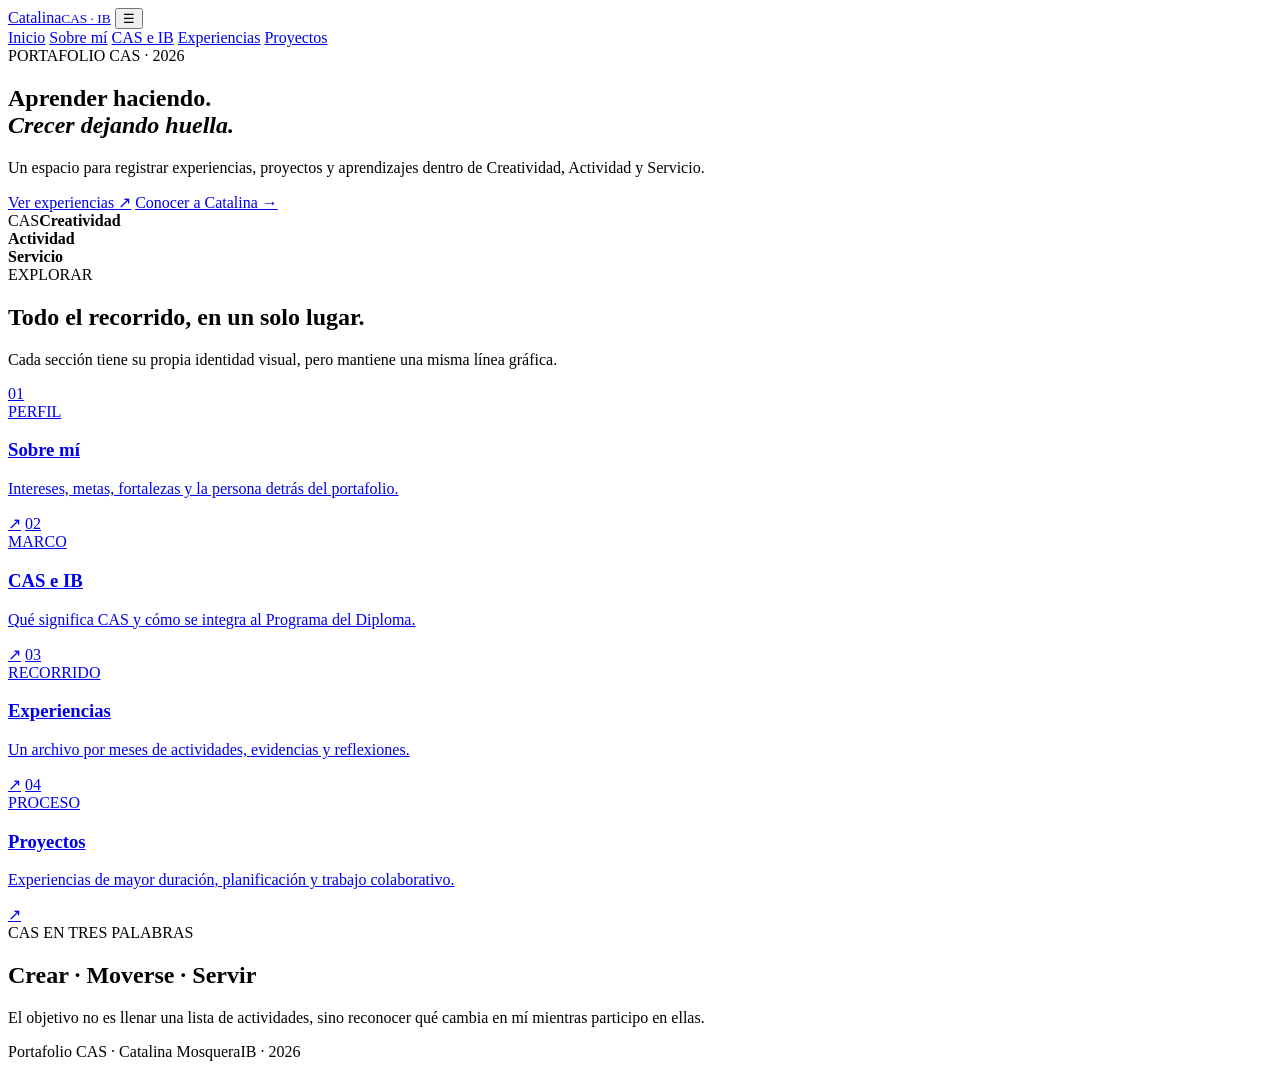
==== index.html @ e67bac14 "Create Catalina CAS homepage" ====
<!DOCTYPE html>
<html lang="es">
<head>
  <meta charset="UTF-8">
  <meta name="viewport" content="width=device-width, initial-scale=1.0">
  <meta name="description" content="Portafolio CAS de Catalina Mosquera">
  <title>Catalina · Portafolio CAS</title>
  <link rel="preconnect" href="https://fonts.googleapis.com">
  <link rel="preconnect" href="https://fonts.gstatic.com" crossorigin>
  <link href="https://fonts.googleapis.com/css2?family=DM+Sans:wght@400;500;600;700&family=DM+Serif+Display:ital@0;1&display=swap" rel="stylesheet">
  <link rel="stylesheet" href="styles.css">
</head>
<body data-page="inicio">
  <div class="ambient ambient-a"></div><div class="ambient ambient-b"></div>
  <header class="site-header">
    <a class="brand" href="index.html"><span class="brand-dot"></span><span>Catalina</span><small>CAS · IB</small></a>
    <button class="menu-button" aria-label="Abrir navegación" aria-expanded="false">☰</button>
    <nav class="top-nav" aria-label="Navegación principal">
      <a href="index.html" data-nav="inicio">Inicio</a>
      <a href="perfil.html" data-nav="perfil">Sobre mí</a>
      <a href="cas-ib.html" data-nav="cas">CAS e IB</a>
      <a href="experiencias.html" data-nav="experiencias">Experiencias</a>
      <a href="proyectos.html" data-nav="proyectos">Proyectos</a>
    </nav>
  </header>

  <main>
    <section class="hero home-hero shell">
      <div class="hero-copy">
        <span class="eyebrow">PORTAFOLIO CAS · 2026</span>
        <h1>Aprender haciendo.<br><em>Crecer dejando huella.</em></h1>
        <p>Un espacio para registrar experiencias, proyectos y aprendizajes dentro de Creatividad, Actividad y Servicio.</p>
        <div class="hero-actions">
          <a class="button button-primary" href="experiencias.html">Ver experiencias <span>↗</span></a>
          <a class="text-link" href="perfil.html">Conocer a Catalina →</a>
        </div>
      </div>
      <div class="hero-art" aria-hidden="true">
        <div class="orb orb-one"></div><div class="orb orb-two"></div><div class="orb orb-three"></div>
        <div class="hero-card glass-card"><span>CAS</span><strong>Creatividad<br>Actividad<br>Servicio</strong></div>
      </div>
    </section>

    <section class="shell section-block">
      <div class="section-heading"><div><span class="eyebrow">EXPLORAR</span><h2>Todo el recorrido, en un solo lugar.</h2></div><p>Cada sección tiene su propia identidad visual, pero mantiene una misma línea gráfica.</p></div>
      <div class="bento-grid">
        <a class="bento-card bento-profile" href="perfil.html"><span class="card-index">01</span><div><span class="mini-label">PERFIL</span><h3>Sobre mí</h3><p>Intereses, metas, fortalezas y la persona detrás del portafolio.</p></div><span class="arrow">↗</span></a>
        <a class="bento-card bento-cas" href="cas-ib.html"><span class="card-index">02</span><div><span class="mini-label">MARCO</span><h3>CAS e IB</h3><p>Qué significa CAS y cómo se integra al Programa del Diploma.</p></div><span class="arrow">↗</span></a>
        <a class="bento-card bento-experiences" href="experiencias.html"><span class="card-index">03</span><div><span class="mini-label">RECORRIDO</span><h3>Experiencias</h3><p>Un archivo por meses de actividades, evidencias y reflexiones.</p></div><span class="arrow">↗</span></a>
        <a class="bento-card bento-projects" href="proyectos.html"><span class="card-index">04</span><div><span class="mini-label">PROCESO</span><h3>Proyectos</h3><p>Experiencias de mayor duración, planificación y trabajo colaborativo.</p></div><span class="arrow">↗</span></a>
      </div>
    </section>

    <section class="shell section-block highlight-band">
      <div><span class="eyebrow">CAS EN TRES PALABRAS</span><h2>Crear · Moverse · Servir</h2></div>
      <p>El objetivo no es llenar una lista de actividades, sino reconocer qué cambia en mí mientras participo en ellas.</p>
    </section>
  </main>

  <footer class="site-footer shell"><span>Portafolio CAS · Catalina Mosquera</span><span>IB · 2026</span></footer>
  <script src="script.js"></script>
</body>
</html>
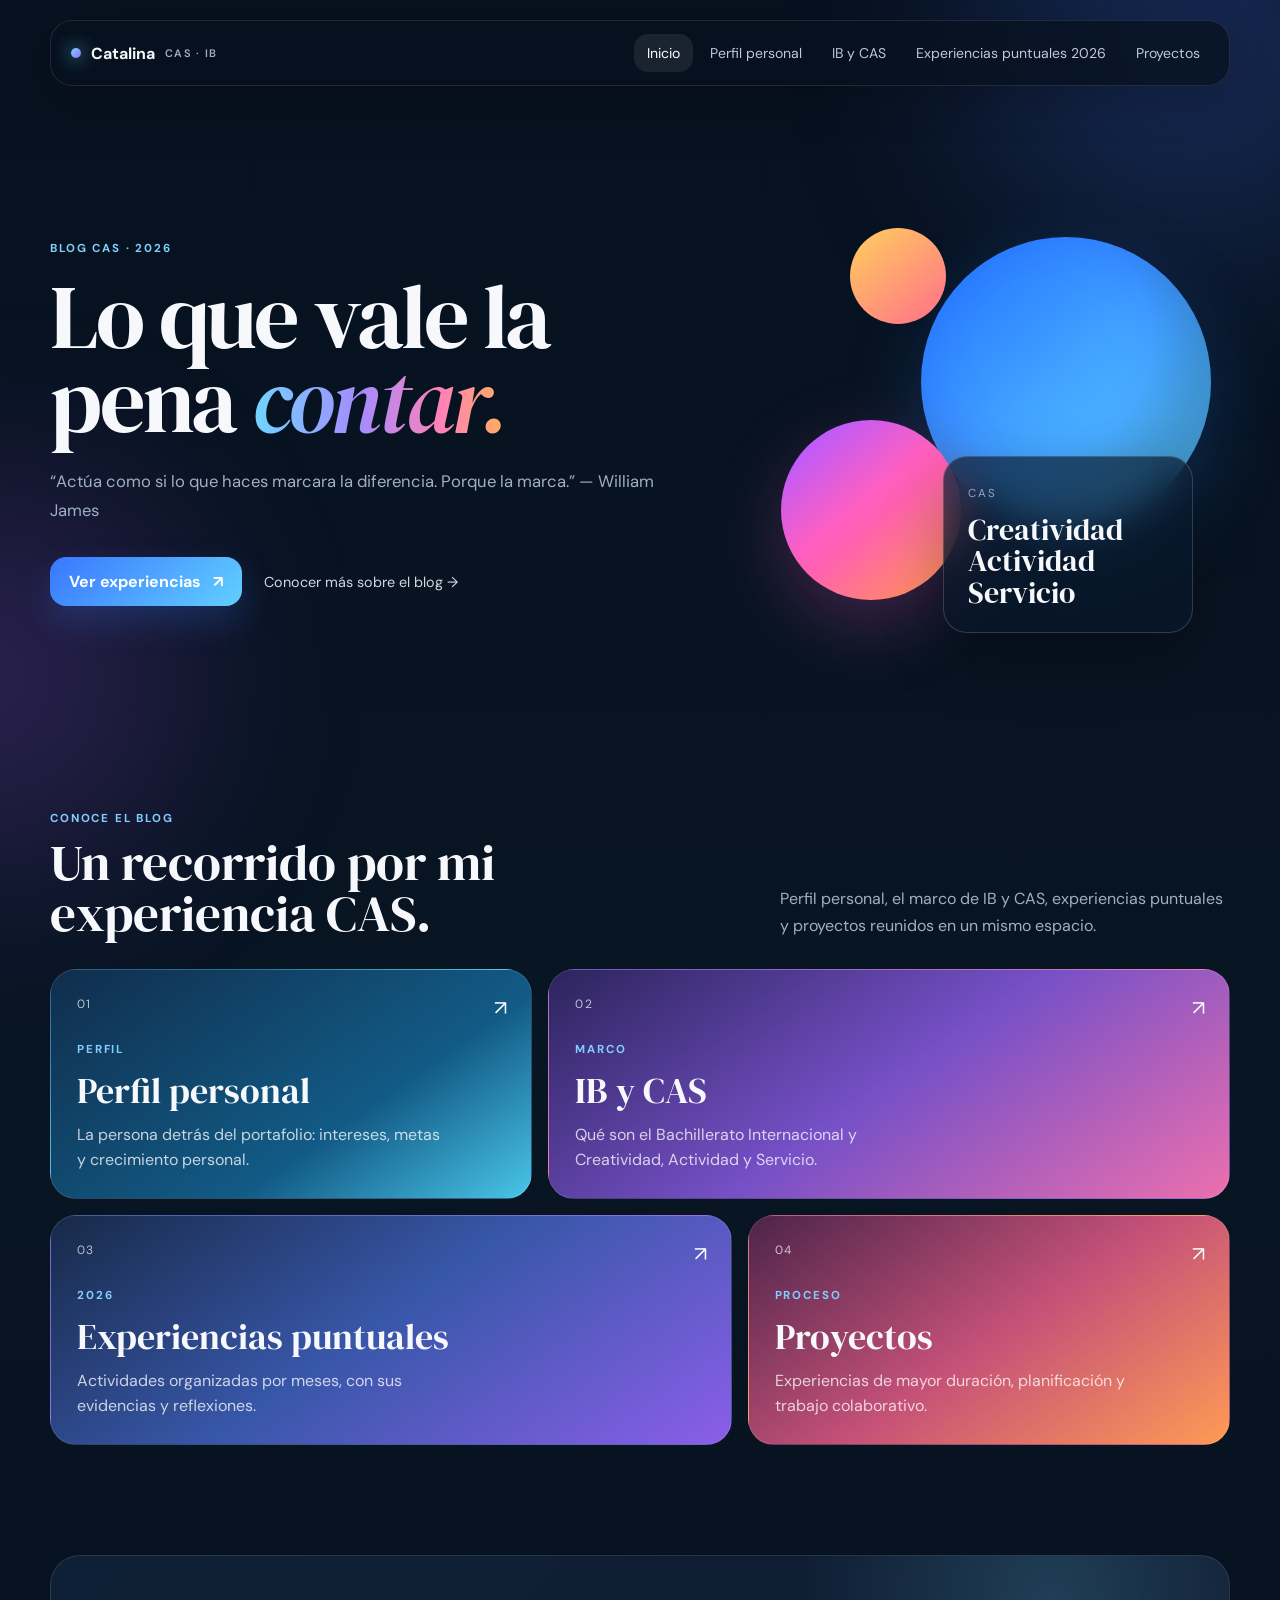
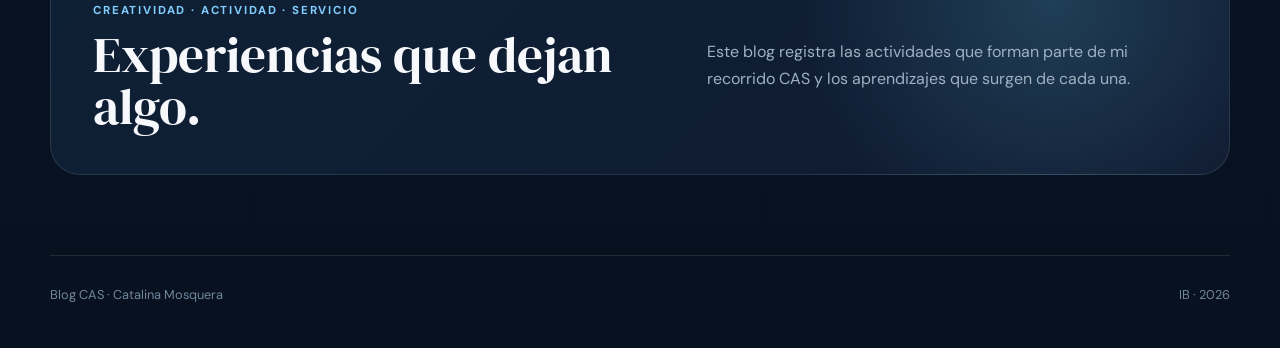
==== commit da5f6507: "Use Catalina original homepage content" ====
--- a/index.html
+++ b/index.html
@@ -17,9 +17,9 @@
     <button class="menu-button" aria-label="Abrir navegación" aria-expanded="false">☰</button>
     <nav class="top-nav" aria-label="Navegación principal">
       <a href="index.html" data-nav="inicio">Inicio</a>
-      <a href="perfil.html" data-nav="perfil">Sobre mí</a>
-      <a href="cas-ib.html" data-nav="cas">CAS e IB</a>
-      <a href="experiencias.html" data-nav="experiencias">Experiencias</a>
+      <a href="perfil.html" data-nav="perfil">Perfil personal</a>
+      <a href="cas-ib.html" data-nav="cas">IB y CAS</a>
+      <a href="experiencias.html" data-nav="experiencias">Experiencias puntuales 2026</a>
       <a href="proyectos.html" data-nav="proyectos">Proyectos</a>
     </nav>
   </header>
@@ -27,12 +27,12 @@
   <main>
     <section class="hero home-hero shell">
       <div class="hero-copy">
-        <span class="eyebrow">PORTAFOLIO CAS · 2026</span>
-        <h1>Aprender haciendo.<br><em>Crecer dejando huella.</em></h1>
-        <p>Un espacio para registrar experiencias, proyectos y aprendizajes dentro de Creatividad, Actividad y Servicio.</p>
+        <span class="eyebrow">BLOG CAS · 2026</span>
+        <h1>Lo que vale la pena <em>contar.</em></h1>
+        <p>“Actúa como si lo que haces marcara la diferencia. Porque la marca.” — William James</p>
         <div class="hero-actions">
           <a class="button button-primary" href="experiencias.html">Ver experiencias <span>↗</span></a>
-          <a class="text-link" href="perfil.html">Conocer a Catalina →</a>
+          <a class="text-link" href="perfil.html">Conocer más sobre el blog →</a>
         </div>
       </div>
       <div class="hero-art" aria-hidden="true">
@@ -42,22 +42,22 @@
     </section>
 
     <section class="shell section-block">
-      <div class="section-heading"><div><span class="eyebrow">EXPLORAR</span><h2>Todo el recorrido, en un solo lugar.</h2></div><p>Cada sección tiene su propia identidad visual, pero mantiene una misma línea gráfica.</p></div>
+      <div class="section-heading"><div><span class="eyebrow">CONOCE EL BLOG</span><h2>Un recorrido por mi experiencia CAS.</h2></div><p>Perfil personal, el marco de IB y CAS, experiencias puntuales y proyectos reunidos en un mismo espacio.</p></div>
       <div class="bento-grid">
-        <a class="bento-card bento-profile" href="perfil.html"><span class="card-index">01</span><div><span class="mini-label">PERFIL</span><h3>Sobre mí</h3><p>Intereses, metas, fortalezas y la persona detrás del portafolio.</p></div><span class="arrow">↗</span></a>
-        <a class="bento-card bento-cas" href="cas-ib.html"><span class="card-index">02</span><div><span class="mini-label">MARCO</span><h3>CAS e IB</h3><p>Qué significa CAS y cómo se integra al Programa del Diploma.</p></div><span class="arrow">↗</span></a>
-        <a class="bento-card bento-experiences" href="experiencias.html"><span class="card-index">03</span><div><span class="mini-label">RECORRIDO</span><h3>Experiencias</h3><p>Un archivo por meses de actividades, evidencias y reflexiones.</p></div><span class="arrow">↗</span></a>
+        <a class="bento-card bento-profile" href="perfil.html"><span class="card-index">01</span><div><span class="mini-label">PERFIL</span><h3>Perfil personal</h3><p>La persona detrás del portafolio: intereses, metas y crecimiento personal.</p></div><span class="arrow">↗</span></a>
+        <a class="bento-card bento-cas" href="cas-ib.html"><span class="card-index">02</span><div><span class="mini-label">MARCO</span><h3>IB y CAS</h3><p>Qué son el Bachillerato Internacional y Creatividad, Actividad y Servicio.</p></div><span class="arrow">↗</span></a>
+        <a class="bento-card bento-experiences" href="experiencias.html"><span class="card-index">03</span><div><span class="mini-label">2026</span><h3>Experiencias puntuales</h3><p>Actividades organizadas por meses, con sus evidencias y reflexiones.</p></div><span class="arrow">↗</span></a>
         <a class="bento-card bento-projects" href="proyectos.html"><span class="card-index">04</span><div><span class="mini-label">PROCESO</span><h3>Proyectos</h3><p>Experiencias de mayor duración, planificación y trabajo colaborativo.</p></div><span class="arrow">↗</span></a>
       </div>
     </section>
 
     <section class="shell section-block highlight-band">
-      <div><span class="eyebrow">CAS EN TRES PALABRAS</span><h2>Crear · Moverse · Servir</h2></div>
-      <p>El objetivo no es llenar una lista de actividades, sino reconocer qué cambia en mí mientras participo en ellas.</p>
+      <div><span class="eyebrow">CREATIVIDAD · ACTIVIDAD · SERVICIO</span><h2>Experiencias que dejan algo.</h2></div>
+      <p>Este blog registra las actividades que forman parte de mi recorrido CAS y los aprendizajes que surgen de cada una.</p>
     </section>
   </main>
 
-  <footer class="site-footer shell"><span>Portafolio CAS · Catalina Mosquera</span><span>IB · 2026</span></footer>
+  <footer class="site-footer shell"><span>Blog CAS · Catalina Mosquera</span><span>IB · 2026</span></footer>
   <script src="script.js"></script>
 </body>
 </html>
--- a/styles.css
+++ b/styles.css
@@ -0,0 +1,42 @@
+:root{
+  --bg:#07111f;
+  --bg-2:#0b1728;
+  --surface:#0f2034;
+  --surface-2:#132944;
+  --line:rgba(255,255,255,.1);
+  --text:#f6f8fb;
+  --muted:#9fb0c3;
+  --cyan:#6ed7ff;
+  --blue:#4f8cff;
+  --violet:#9c6cff;
+  --pink:#ff6fb7;
+  --orange:#ff9d58;
+  --serif:'DM Serif Display',serif;
+  --sans:'DM Sans',sans-serif;
+  --radius:26px;
+}
+*{box-sizing:border-box}
+html{scroll-behavior:smooth}
+body{margin:0;background:linear-gradient(180deg,#07111f 0%,#081523 55%,#07111f 100%);color:var(--text);font-family:var(--sans);min-height:100vh;overflow-x:hidden}
+a{color:inherit}
+img{max-width:100%;display:block}
+button{font:inherit}
+.shell{width:min(1180px,calc(100% - 40px));margin-inline:auto}
+.ambient{position:fixed;border-radius:50%;filter:blur(110px);pointer-events:none;z-index:-1;opacity:.23}.ambient-a{width:430px;height:430px;background:#4c78ff;top:-180px;right:-130px}.ambient-b{width:360px;height:360px;background:#b955ff;bottom:5%;left:-190px}
+.site-header{width:min(1180px,calc(100% - 40px));margin:20px auto 0;position:sticky;top:16px;z-index:30;display:flex;align-items:center;justify-content:space-between;padding:13px 16px 13px 20px;border:1px solid var(--line);border-radius:22px;background:rgba(7,17,31,.78);backdrop-filter:blur(22px);box-shadow:0 14px 45px rgba(0,0,0,.2)}
+.brand{display:flex;gap:10px;align-items:center;text-decoration:none;font-weight:700}.brand small{color:var(--muted);font-size:.68rem;letter-spacing:.12em;font-weight:600}.brand-dot{width:10px;height:10px;border-radius:50%;background:linear-gradient(135deg,var(--cyan),var(--violet));box-shadow:0 0 18px var(--cyan)}
+.top-nav{display:flex;gap:4px}.top-nav a{text-decoration:none;color:#bdc9d7;font-size:.88rem;padding:10px 13px;border-radius:14px;transition:.2s}.top-nav a:hover,.top-nav a.is-current{color:#fff;background:rgba(255,255,255,.08)}
+.menu-button{display:none;border:0;background:transparent;color:#fff;font-size:1.4rem}
+.hero{padding-top:90px;padding-bottom:70px}.home-hero{display:grid;grid-template-columns:1.18fr .82fr;align-items:center;gap:50px;min-height:650px}.eyebrow,.mini-label{font-size:.72rem;letter-spacing:.16em;font-weight:700;color:#82cfff}.hero h1,.page-hero h1{font-family:var(--serif);font-weight:400;letter-spacing:-.035em}.hero h1{font-size:clamp(3.6rem,7vw,6.9rem);line-height:.94;margin:18px 0 24px;max-width:860px}.hero h1 em{font-style:italic;background:linear-gradient(90deg,var(--cyan),#a58bff 43%,#ff82b7 75%,#ffad62);-webkit-background-clip:text;color:transparent}.hero-copy>p{font-size:1.04rem;line-height:1.75;color:var(--muted);max-width:620px}.hero-actions{display:flex;align-items:center;gap:22px;margin-top:32px}.button{display:inline-flex;align-items:center;gap:12px;text-decoration:none;padding:14px 19px;border-radius:16px;font-weight:700}.button-primary{background:linear-gradient(135deg,#3977ff,#62cfff);color:#fff;box-shadow:0 16px 35px rgba(56,128,255,.22)}.text-link{color:#cdd8e5;text-decoration:none;font-size:.9rem}.hero-art{min-height:460px;position:relative}.orb{position:absolute;border-radius:50%;filter:saturate(1.15)}.orb-one{width:290px;height:290px;right:4%;top:10%;background:linear-gradient(140deg,#2b6eff,#70d7ff);box-shadow:inset -30px -40px 70px rgba(6,17,31,.3),0 30px 80px rgba(55,136,255,.22)}.orb-two{width:180px;height:180px;left:3%;bottom:11%;background:linear-gradient(140deg,#9a5cff,#ff66ac 54%,#ff9f56);box-shadow:0 25px 70px rgba(218,86,187,.25)}.orb-three{width:96px;height:96px;left:18%;top:8%;background:linear-gradient(140deg,#ffd06d,#ff738b)}.glass-card{position:absolute;right:8%;bottom:4%;width:250px;padding:24px;border-radius:24px;border:1px solid rgba(255,255,255,.17);background:rgba(9,24,42,.65);backdrop-filter:blur(18px);box-shadow:0 25px 60px rgba(0,0,0,.25)}.hero-card span{font-size:.72rem;color:#91a7bd;letter-spacing:.16em}.hero-card strong{display:block;font-family:var(--serif);font-weight:400;font-size:1.85rem;line-height:1.05;margin-top:12px}
+.section-block{padding:70px 0}.section-heading{display:flex;justify-content:space-between;gap:50px;align-items:end;margin-bottom:30px}.section-heading h2,.highlight-band h2{font-family:var(--serif);font-weight:400;font-size:clamp(2.3rem,4vw,4rem);line-height:1;margin:10px 0 0}.section-heading>p{max-width:450px;color:var(--muted);line-height:1.7;margin:0}.bento-grid{display:grid;grid-template-columns:repeat(12,1fr);grid-auto-rows:minmax(230px,auto);gap:16px}.bento-card{position:relative;overflow:hidden;display:flex;flex-direction:column;justify-content:space-between;padding:26px;border-radius:var(--radius);text-decoration:none;border:1px solid rgba(255,255,255,.11);transition:transform .25s,border-color .25s}.bento-card:hover{transform:translateY(-5px);border-color:rgba(255,255,255,.25)}.bento-card h3{font-family:var(--serif);font-size:2.25rem;font-weight:400;margin:8px 0}.bento-card p{max-width:370px;color:rgba(255,255,255,.76);line-height:1.55;margin:0}.card-index{font-size:.75rem;letter-spacing:.12em;color:rgba(255,255,255,.7)}.arrow{position:absolute;top:24px;right:24px;font-size:1.3rem}.bento-profile{grid-column:span 5;background:linear-gradient(145deg,#102d4c,#125b86 64%,#4ac5e9)}.bento-cas{grid-column:span 7;background:linear-gradient(145deg,#2b245c,#7650c7 50%,#ec6fae)}.bento-experiences{grid-column:span 7;background:linear-gradient(145deg,#172948,#3857a9 48%,#8b5ee9)}.bento-projects{grid-column:span 5;background:linear-gradient(145deg,#4d244a,#c55178 52%,#ff9a55)}
+.highlight-band{margin-top:40px;margin-bottom:80px;padding:42px;border:1px solid var(--line);border-radius:30px;background:radial-gradient(circle at 85% 20%,rgba(105,218,255,.18),transparent 25%),linear-gradient(135deg,#0e2035,#101b31);display:flex;justify-content:space-between;align-items:center;gap:40px}.highlight-band p{color:var(--muted);line-height:1.7;max-width:480px}
+.site-footer{display:flex;justify-content:space-between;color:#72869b;font-size:.8rem;padding:30px 0 45px;border-top:1px solid var(--line)}
+.page-hero{padding-top:105px;padding-bottom:46px}.page-hero h1{font-size:clamp(3.6rem,7vw,6.4rem);line-height:.98;margin:14px 0 16px}.page-hero p{color:var(--muted);line-height:1.7;max-width:680px}.gradient-word{background:linear-gradient(90deg,var(--cyan),var(--violet),var(--pink),var(--orange));-webkit-background-clip:text;color:transparent}
+.content-grid{display:grid;grid-template-columns:1fr 1fr;gap:18px;padding-bottom:90px}.content-card{border:1px solid var(--line);background:linear-gradient(145deg,rgba(15,32,52,.95),rgba(10,23,39,.95));border-radius:24px;padding:28px}.content-card h2,.content-card h3{font-family:var(--serif);font-weight:400}.content-card h2{font-size:2rem;margin:0 0 14px}.content-card h3{font-size:1.4rem;margin:0 0 10px}.content-card p,.content-card li{color:#b5c4d5;line-height:1.75}.content-card ul{padding-left:20px}.span-2{grid-column:1/-1}.accent-cyan{background:linear-gradient(145deg,#0e2944,#104f70 70%,#318eb3)}.accent-purple{background:linear-gradient(145deg,#201d45,#49377e 65%,#784ca8)}.accent-warm{background:linear-gradient(145deg,#42233d,#833a65 54%,#bf6553)}.accent-cyan p,.accent-purple p,.accent-warm p,.accent-cyan li,.accent-purple li,.accent-warm li{color:rgba(255,255,255,.82)}
+.profile-intro{display:grid;grid-template-columns:.75fr 1.25fr;gap:24px;align-items:stretch}.portrait-placeholder{min-height:430px;border-radius:28px;border:1px dashed rgba(255,255,255,.24);display:grid;place-items:center;text-align:center;background:radial-gradient(circle at 50% 30%,rgba(103,211,255,.18),transparent 30%),linear-gradient(155deg,#132640,#0d192a);color:#9aafc3}.portrait-placeholder span{display:block;font-size:2.2rem;margin-bottom:8px}.profile-copy{padding:36px;border-radius:28px;background:linear-gradient(135deg,#172d4b,#293d70 42%,#6f4eac 74%,#c05c89);border:1px solid rgba(255,255,255,.12)}.profile-copy h2{font-family:var(--serif);font-size:3rem;font-weight:400;margin:0 0 14px}.profile-copy p{line-height:1.75;color:rgba(255,255,255,.84)}
+.info-split{display:grid;grid-template-columns:1fr 1fr;gap:18px;padding-bottom:90px}.info-panel{border-radius:28px;padding:32px;border:1px solid rgba(255,255,255,.12)}.info-panel h2{font-family:var(--serif);font-size:2.65rem;font-weight:400;margin:0 0 14px}.info-panel p,.info-panel li{line-height:1.72;color:rgba(255,255,255,.82)}.info-panel.cas{background:linear-gradient(145deg,#17365a,#236c92 58%,#62cceb)}.info-panel.ib{background:linear-gradient(145deg,#30235e,#7750c8 55%,#ef73ad)}.pillar-list{display:grid;grid-template-columns:repeat(3,1fr);gap:12px;margin-top:24px}.pillar{padding:18px;border-radius:18px;background:rgba(4,15,28,.18);border:1px solid rgba(255,255,255,.13)}.pillar strong{display:block;margin-bottom:7px}.pillar span{font-size:.84rem;line-height:1.5;color:rgba(255,255,255,.77)}
+.months-nav{display:flex;flex-wrap:wrap;gap:9px;margin:10px 0 34px}.month-chip{border:1px solid var(--line);background:#0d1c2e;color:#aebed0;border-radius:999px;padding:9px 14px;cursor:pointer}.month-chip.active{background:linear-gradient(90deg,#386eff,#66cfff);color:#fff;border-color:transparent}.experience-month{margin-bottom:54px}.experience-month[hidden]{display:none}.month-heading{display:flex;align-items:end;justify-content:space-between;margin-bottom:16px}.month-heading h2{font-family:var(--serif);font-size:3rem;font-weight:400;margin:0}.month-heading span{color:#70869d;font-size:.82rem}.experience-grid{display:grid;grid-template-columns:repeat(3,1fr);gap:16px}.experience-card{min-height:260px;display:flex;flex-direction:column;justify-content:space-between;padding:24px;border-radius:24px;border:1px solid var(--line);text-decoration:none;background:#0d1e31;transition:.2s}.experience-card:hover{transform:translateY(-4px)}.experience-card:nth-child(3n+1){background:linear-gradient(145deg,#11385c,#1c6287)}.experience-card:nth-child(3n+2){background:linear-gradient(145deg,#31245c,#7150ad)}.experience-card:nth-child(3n){background:linear-gradient(145deg,#4d2746,#a44a69 58%,#d87555)}.experience-card small{color:rgba(255,255,255,.65);letter-spacing:.13em}.experience-card h3{font-family:var(--serif);font-size:2rem;font-weight:400;margin:12px 0}.experience-card p{font-size:.9rem;line-height:1.55;color:rgba(255,255,255,.75)}.placeholder-line{display:block;width:55%;height:7px;border-radius:20px;background:rgba(255,255,255,.13);margin-top:9px}
+.projects-grid{display:grid;grid-template-columns:repeat(2,1fr);gap:18px;padding-bottom:90px}.project-tile{min-height:340px;border-radius:28px;border:1px solid var(--line);padding:30px;display:flex;flex-direction:column;justify-content:space-between;text-decoration:none}.project-tile:nth-child(1){background:linear-gradient(145deg,#173657,#296f94 60%,#65c8df)}.project-tile:nth-child(2){background:linear-gradient(145deg,#39265f,#8652be 55%,#f06fa5)}.project-tile:nth-child(3){background:linear-gradient(145deg,#4e2745,#ad4e74 52%,#f28c5c)}.project-tile:nth-child(4){background:linear-gradient(145deg,#25345c,#4a59ac 50%,#9e6be0)}.project-tile h2{font-family:var(--serif);font-size:2.7rem;font-weight:400;margin:10px 0}.project-tile p{color:rgba(255,255,255,.8);line-height:1.65;max-width:480px}.status{font-size:.75rem;letter-spacing:.14em;color:rgba(255,255,255,.65)}
+.template-wrap{padding-bottom:90px}.template-visual{height:300px;border-radius:28px;border:1px dashed rgba(255,255,255,.22);display:grid;place-items:center;background:radial-gradient(circle at 30% 20%,rgba(110,215,255,.14),transparent 30%),radial-gradient(circle at 80% 80%,rgba(255,111,183,.14),transparent 25%),#0c1b2d;color:#8fa5ba;margin-bottom:18px}.template-sections{display:grid;gap:14px}.template-section{padding:26px;border:1px solid var(--line);border-radius:22px;background:#0d1e31}.template-section h2{font-family:var(--serif);font-size:2rem;font-weight:400;margin:0 0 10px}.template-section p,.template-section li{color:#b8c7d7;line-height:1.72}
+@media(max-width:900px){.home-hero{grid-template-columns:1fr;min-height:auto}.hero-art{min-height:360px}.section-heading,.highlight-band{align-items:flex-start;flex-direction:column}.bento-profile,.bento-cas,.bento-experiences,.bento-projects{grid-column:span 12}.content-grid,.info-split,.profile-intro,.projects-grid{grid-template-columns:1fr}.experience-grid{grid-template-columns:1fr 1fr}.pillar-list{grid-template-columns:1fr}.profile-copy{padding:28px}}
+@media(max-width:680px){.shell,.site-header{width:min(100% - 24px,1180px)}.site-header{top:8px;margin-top:8px}.brand small{display:none}.menu-button{display:block}.top-nav{display:none;position:absolute;top:64px;left:0;right:0;flex-direction:column;padding:10px;border:1px solid var(--line);border-radius:18px;background:#091725;box-shadow:0 18px 40px rgba(0,0,0,.28)}.top-nav.open{display:flex}.hero{padding-top:66px}.hero h1{font-size:clamp(3.2rem,16vw,5rem)}.hero-actions{align-items:flex-start;flex-direction:column}.hero-art{min-height:300px}.orb-one{width:220px;height:220px}.orb-two{width:130px;height:130px}.orb-three{width:72px;height:72px}.glass-card{width:210px;padding:20px}.section-block{padding:48px 0}.section-heading h2,.highlight-band h2{font-size:2.6rem}.bento-grid{grid-auto-rows:minmax(220px,auto)}.experience-grid{grid-template-columns:1fr}.page-hero{padding-top:75px}.page-hero h1{font-size:3.7rem}.site-footer{gap:14px;flex-direction:column}.content-grid{padding-bottom:60px}.span-2{grid-column:auto}.portrait-placeholder{min-height:320px}}
